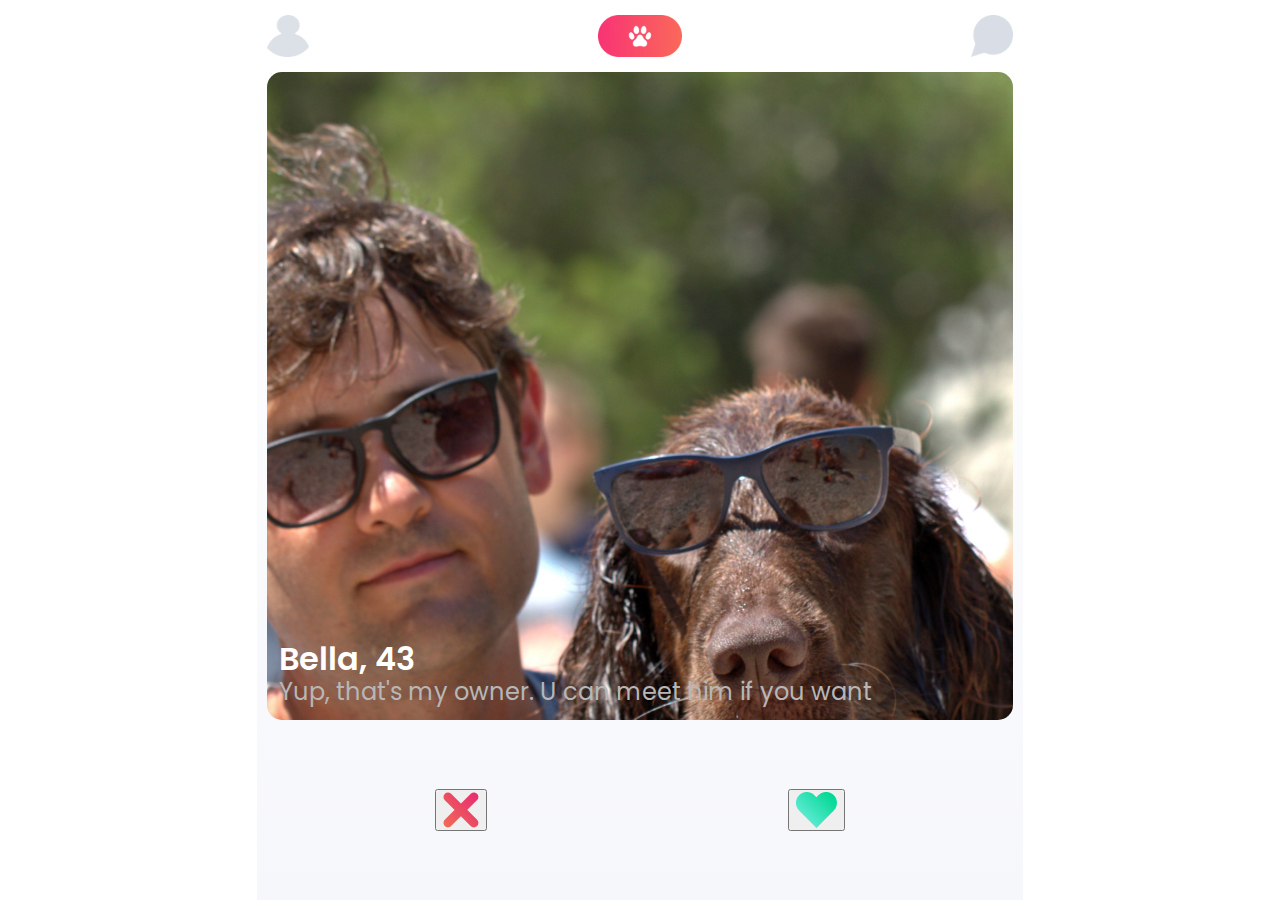
==== index.html @ 4b5c5f6e "All files updated" ====
<!DOCTYPE html>
<html lang="en">
<head>
    <meta charset="UTF-8">
    <meta http-equiv="X-UA-Compatible" content="IE=edge">
    <meta name="viewport" content="width=device-width, initial-scale=1.0">
    <script type="module" src="index.js"></script>
    <link rel="stylesheet" href="index.css">
    <!-- Import Poppins font-->
    <link rel="preconnect" href="https://fonts.googleapis.com">
    <link rel="preconnect" href="https://fonts.gstatic.com" crossorigin>
    <link href="https://fonts.googleapis.com/css2?family=Poppins:wght@400;600&display=swap" rel="stylesheet">
    
    <!-- End Poppins import-->
    
    
    <title>Tindog</title>
</head>
<body>
    <main>
        <div class="top-bar">
             <img class="top-bar-icon" src="images/icon-profile.png" alt="Profile">
             <img class="logo" src="images/logo.png" alt="TinDog Logo">
             <img class="top-bar-icon" src="images/icon-chat.png" alt="direct messages">
        </div>
        <div class="profile" id="profile">
         <!-- The content of this div is added through the index.js file -->
        </div>
        <div class="selectors">
            <button class="selector" id="reject-btn">
                <img src="images/icon-cross.png" alt="Reject button">
            </button>
            <button class="selector" id="accept-btn">
                <img src="images/icon-heart.png" alt="Accept button">
            </button>
        </div>
    </main>
   
</body>
</html>
---- index.css ----
/*========= Reset =========*/

html, body, div, span, applet, object, iframe,
h1, h2, h3, h4, h5, h6, p, blockquote, pre,
a, abbr, acronym, address, big, cite, code,
del, dfn, em, img, ins, kbd, q, s, samp,
small, strike, strong, sub, sup, tt, var,
b, u, i, center,
dl, dt, dd, ol, ul, li,
fieldset, form, label, legend,
table, caption, tbody, tfoot, thead, tr, th, td,
article, aside, canvas, details, embed, 
figure, figcaption, footer, header, hgroup, 
menu, nav, output, ruby, section, summary,
time, mark, audio, video {
	margin: 0;
	padding: 0;
	border: 0;
	font-size: 100%;
	font: inherit;
	vertical-align: baseline;
}
/* HTML5 display-role reset for older browsers */
article, aside, details, figcaption, figure, 
footer, header, hgroup, menu, nav, section {
	display: block;
}
body {
	line-height: 1;
}
ol, ul {
	list-style: none;
}
blockquote, q {
	quotes: none;
}
blockquote:before, blockquote:after,
q:before, q:after {
	content: '';
	content: none;
}
table {
	border-collapse: collapse;
	border-spacing: 0;
}


/*========= End Reset =========*/

/*========= Global ==========*/

body{ 
    margin: 0;
    font-size: 1.5rem;
    font-family: 'Poppins', sans-serif;
    font-weight: 400;
    line-height: 1.125em;
    color: #fff;
    font-style: normal;
}

body > * {
    margin-top: 0;
}

*{
    box-sizing: border-box;
}

img{
    max-width: 100%;
    display: block;
}



/*========== Main Layout =========*/
body{
    height: 100vh;
}

main {
    max-width: 766px;
    margin: 0 auto;
    padding: 0 10px;
    display: flex;
    flex-direction: column;
    height: 100%;
    background-color: rgb(246,247,251,1);
    background-image: linear-gradient(180deg, rgba(255,255,255,1) 0%, rgba(246,247,251,1) 100%);

}

/*======== Top bar =========*/
.top-bar {
    display: flex;
    justify-content: space-between;
    padding: 15px 0;
}

.top-bar-icon {
    width: 42px;
    height: 42px;
}

.logo {
    width: 84px;
    height: auto;
}

/*========= Discover Container ==========*/
.discover-container {
    height:90vh;
    display: flex;
    flex-direction: column;
    justify-content: space-between;
}

/*========= Profile Section ==========*/
.profile {
    background-size: cover;
    display: flex;
    flex-direction: column;
    background-repeat: no-repeat;
    justify-content: flex-end;
    align-items: flex-start;
    padding: 14% .5em .5em;
    border-radius: 15px;
    flex: 1;
}

.badge{
    width: 50%;
    transform: rotate(-45deg);
    position: absolute;
    top: 20%;
}

h1 {
    font-weight: 600;
    font-size: 2rem;
    margin-bottom: .125em;
}

p {
    color: #B7B7B7 ;
    line-height: 1.333;
}

/*========= Selectors Section =========*/
.selectors {
    width: 55%;
    display: flex;
    justify-content: space-between;
    align-items: center;
    height: 20%;
    margin: 0 auto;
}

.btn{
    border-radius: 50%;
    height: 90px;
    width: 90px; 
    display: flex;
    justify-content: center;
    align-items: center;
    background-color: #fff;
    border: none;
    -webkit-box-shadow: 0px 10px 20px #E9E9EA;
    -moz-box-shadow: 0px 10px 20px #E9E9EA;
    box-shadow: 0px 10px 20px #E9E9EA;
}

.disabled{
    opacity: .5;
    pointer-events: none;
}

#accept-btn:active {
    background-color: #d4f7e4f7;
}


#reject-btn:active{
    background-color: #f7d6d4f2;
}


/*========= End Section =========*/

.end{
    background-image: none !important;
    display: flex;
    flex-direction: column;
    align-items: center;
    justify-content: center;
    height: 100%;
}

.end-paragraph{
    font-size: 16px;
    margin-bottom: 15px;
}

.restart {
    font-size: 20px;
    border-radius: 50px;
    padding: 20px 40px;
    border: 0;
    color: #fff;
    text-transform:uppercase;
    letter-spacing: .25em;
    line-height: 1.5em;
    background: rgb(251,38,126);
    background: linear-gradient(90deg, rgba(251,38,126,1) 0%, rgba(255,118,84,1) 100%);

}
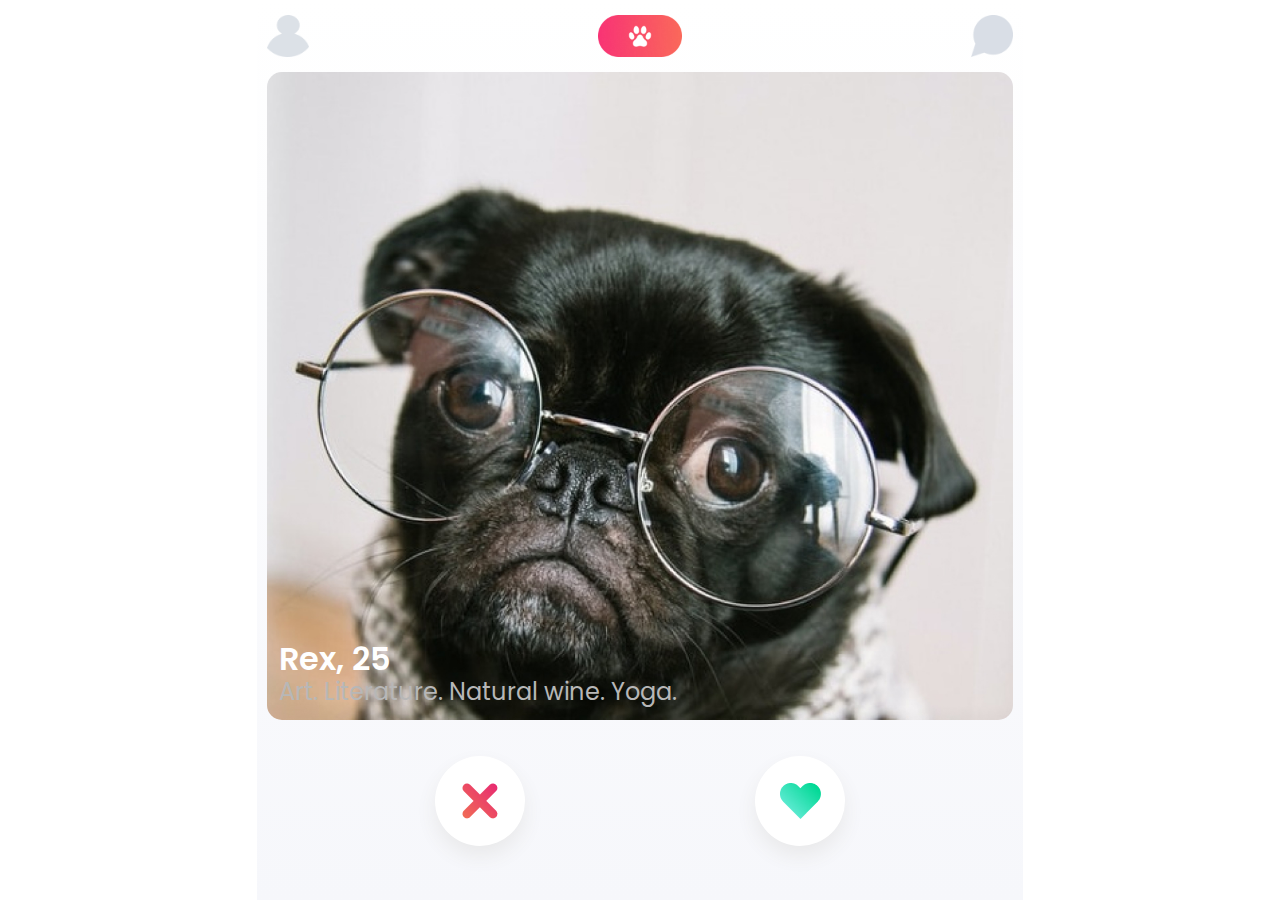
==== commit d20b91d7: "Organization changes" ====
--- a/index.html
+++ b/index.html
@@ -23,16 +23,18 @@
              <img class="logo" src="images/logo.png" alt="TinDog Logo">
              <img class="top-bar-icon" src="images/icon-chat.png" alt="direct messages">
         </div>
-        <div class="profile" id="profile">
-         <!-- The content of this div is added through the index.js file -->
-        </div>
-        <div class="selectors">
-            <button class="selector" id="reject-btn">
-                <img src="images/icon-cross.png" alt="Reject button">
-            </button>
-            <button class="selector" id="accept-btn">
-                <img src="images/icon-heart.png" alt="Accept button">
-            </button>
+        <div class="discover-container" id="discover-container">
+            <div class="profile" id="profile">
+            <!-- The content of this div is added through the index.js file -->
+            </div>
+            <div class="selectors">
+                <button class="btn" id="reject-btn">
+                    <img src="images/icon-cross.png" alt="Reject button">
+                </button>
+                <button class="btn" id="accept-btn">
+                    <img src="images/icon-heart.png" alt="Accept button">
+                </button>
+            </div>
         </div>
     </main>
    
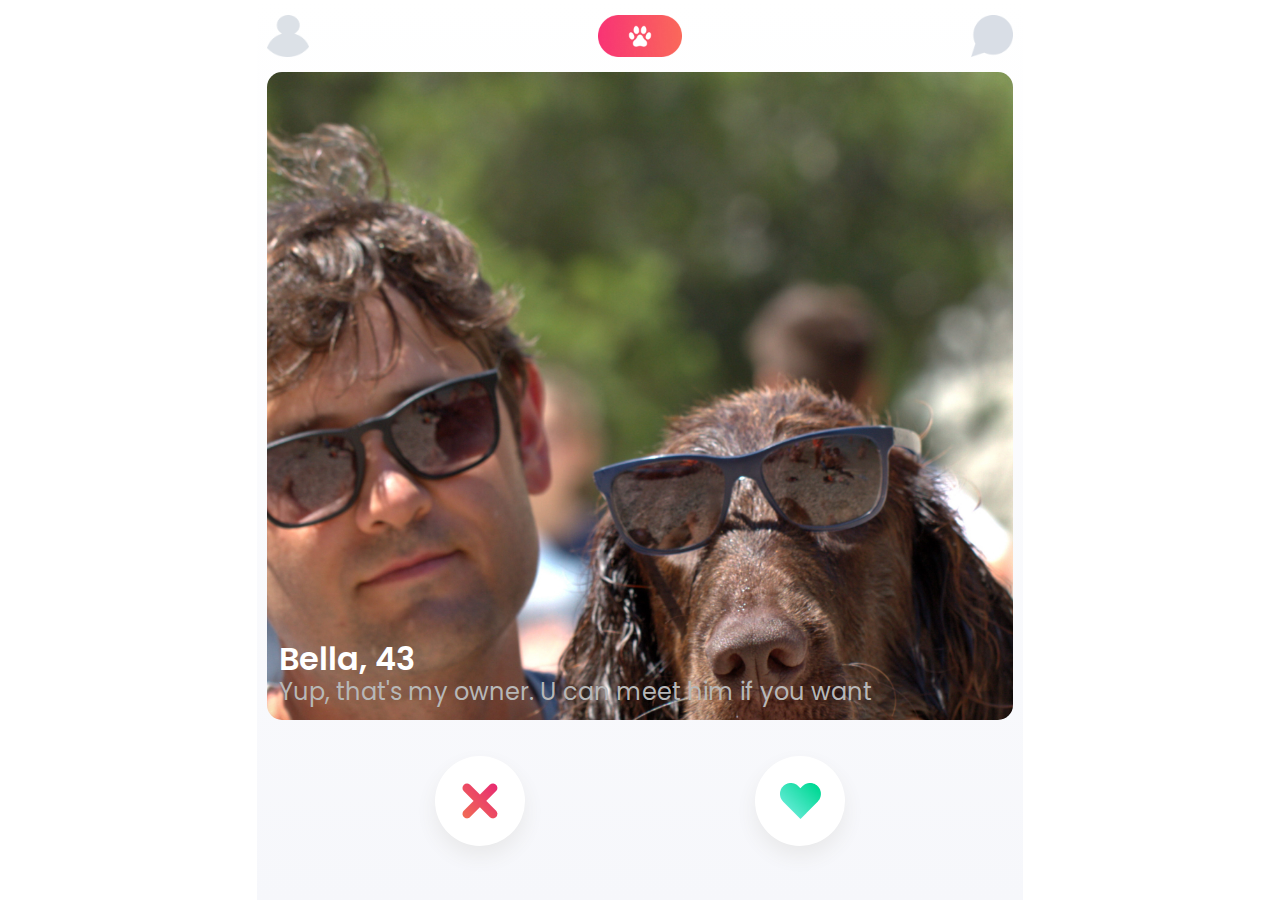
==== commit d099e3d7: "Added "/" to the js route" ====
--- a/index.html
+++ b/index.html
@@ -4,7 +4,7 @@
     <meta charset="UTF-8">
     <meta http-equiv="X-UA-Compatible" content="IE=edge">
     <meta name="viewport" content="width=device-width, initial-scale=1.0">
-    <script type="module" src="index.js"></script>
+    <script type="module" src="/index.js"></script>
     <link rel="stylesheet" href="index.css">
     <!-- Import Poppins font-->
     <link rel="preconnect" href="https://fonts.googleapis.com">
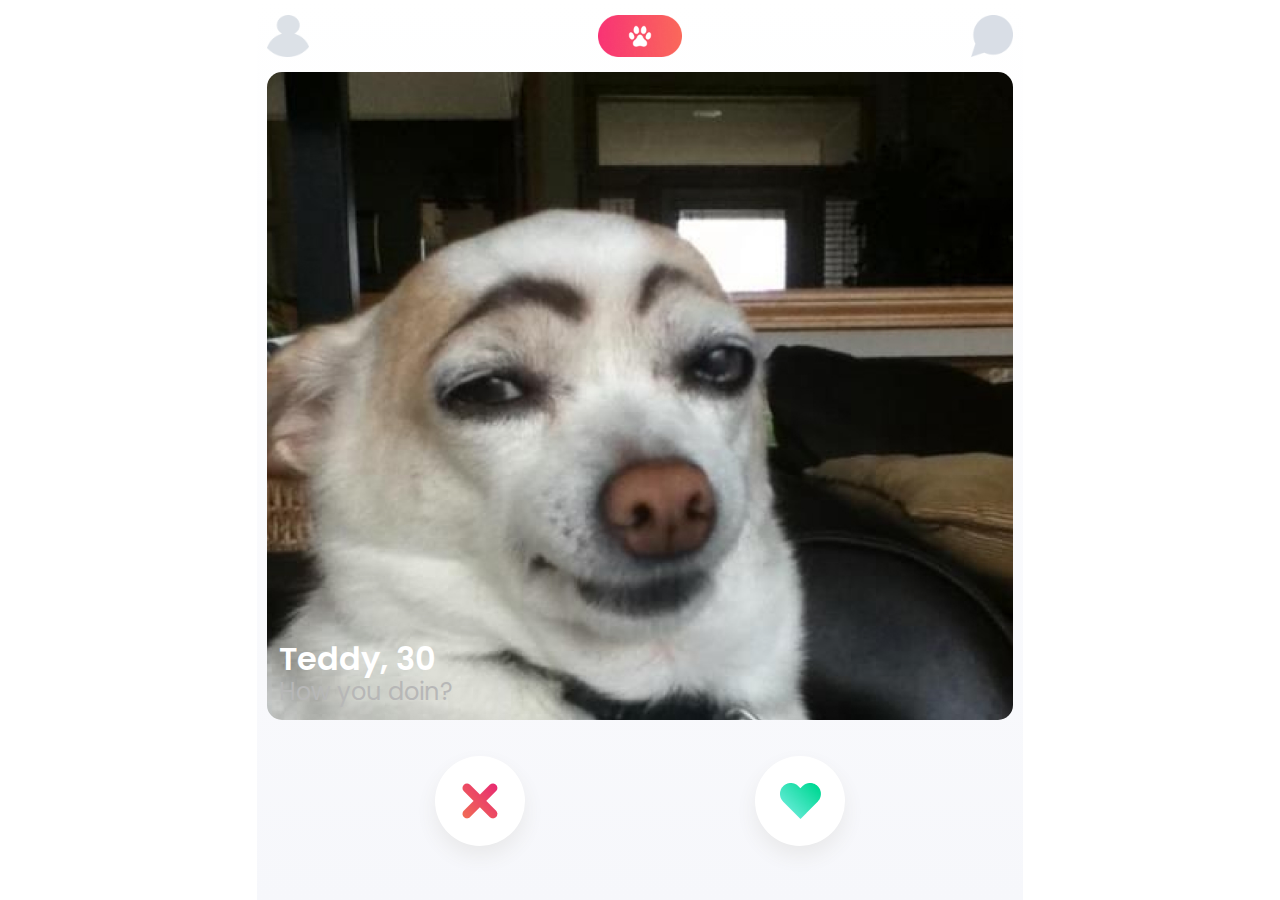
==== commit 2199c5d6: "Update path again" ====
--- a/index.html
+++ b/index.html
@@ -4,7 +4,7 @@
     <meta charset="UTF-8">
     <meta http-equiv="X-UA-Compatible" content="IE=edge">
     <meta name="viewport" content="width=device-width, initial-scale=1.0">
-    <script type="module" src="/index.js"></script>
+    <script type="module" src="../index.js"></script>
     <link rel="stylesheet" href="index.css">
     <!-- Import Poppins font-->
     <link rel="preconnect" href="https://fonts.googleapis.com">
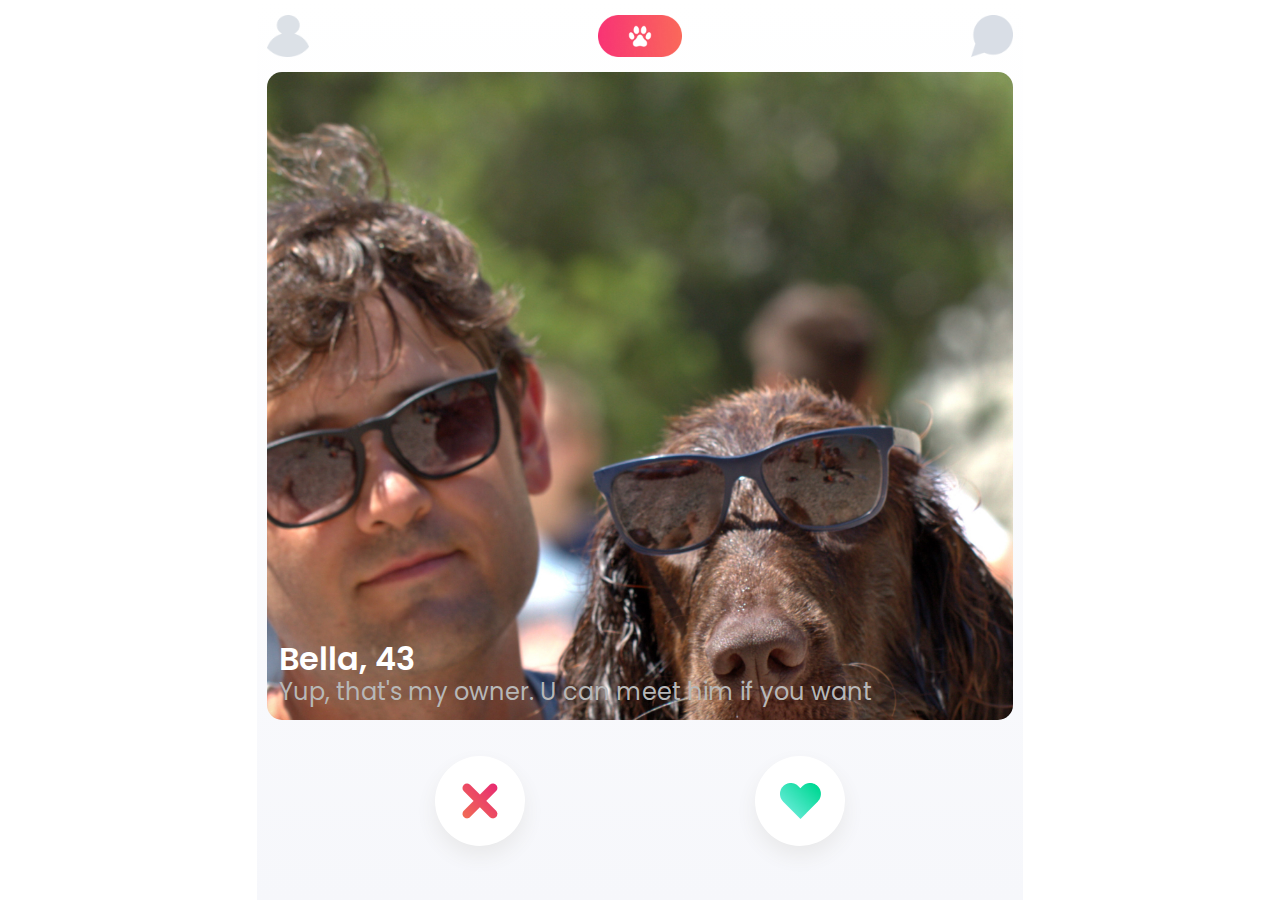
==== commit 07f6c4f8: "Return to the original path" ====
--- a/index.html
+++ b/index.html
@@ -4,7 +4,7 @@
     <meta charset="UTF-8">
     <meta http-equiv="X-UA-Compatible" content="IE=edge">
     <meta name="viewport" content="width=device-width, initial-scale=1.0">
-    <script type="module" src="../index.js"></script>
+    <script type="module" src="index.js"></script>
     <link rel="stylesheet" href="index.css">
     <!-- Import Poppins font-->
     <link rel="preconnect" href="https://fonts.googleapis.com">
